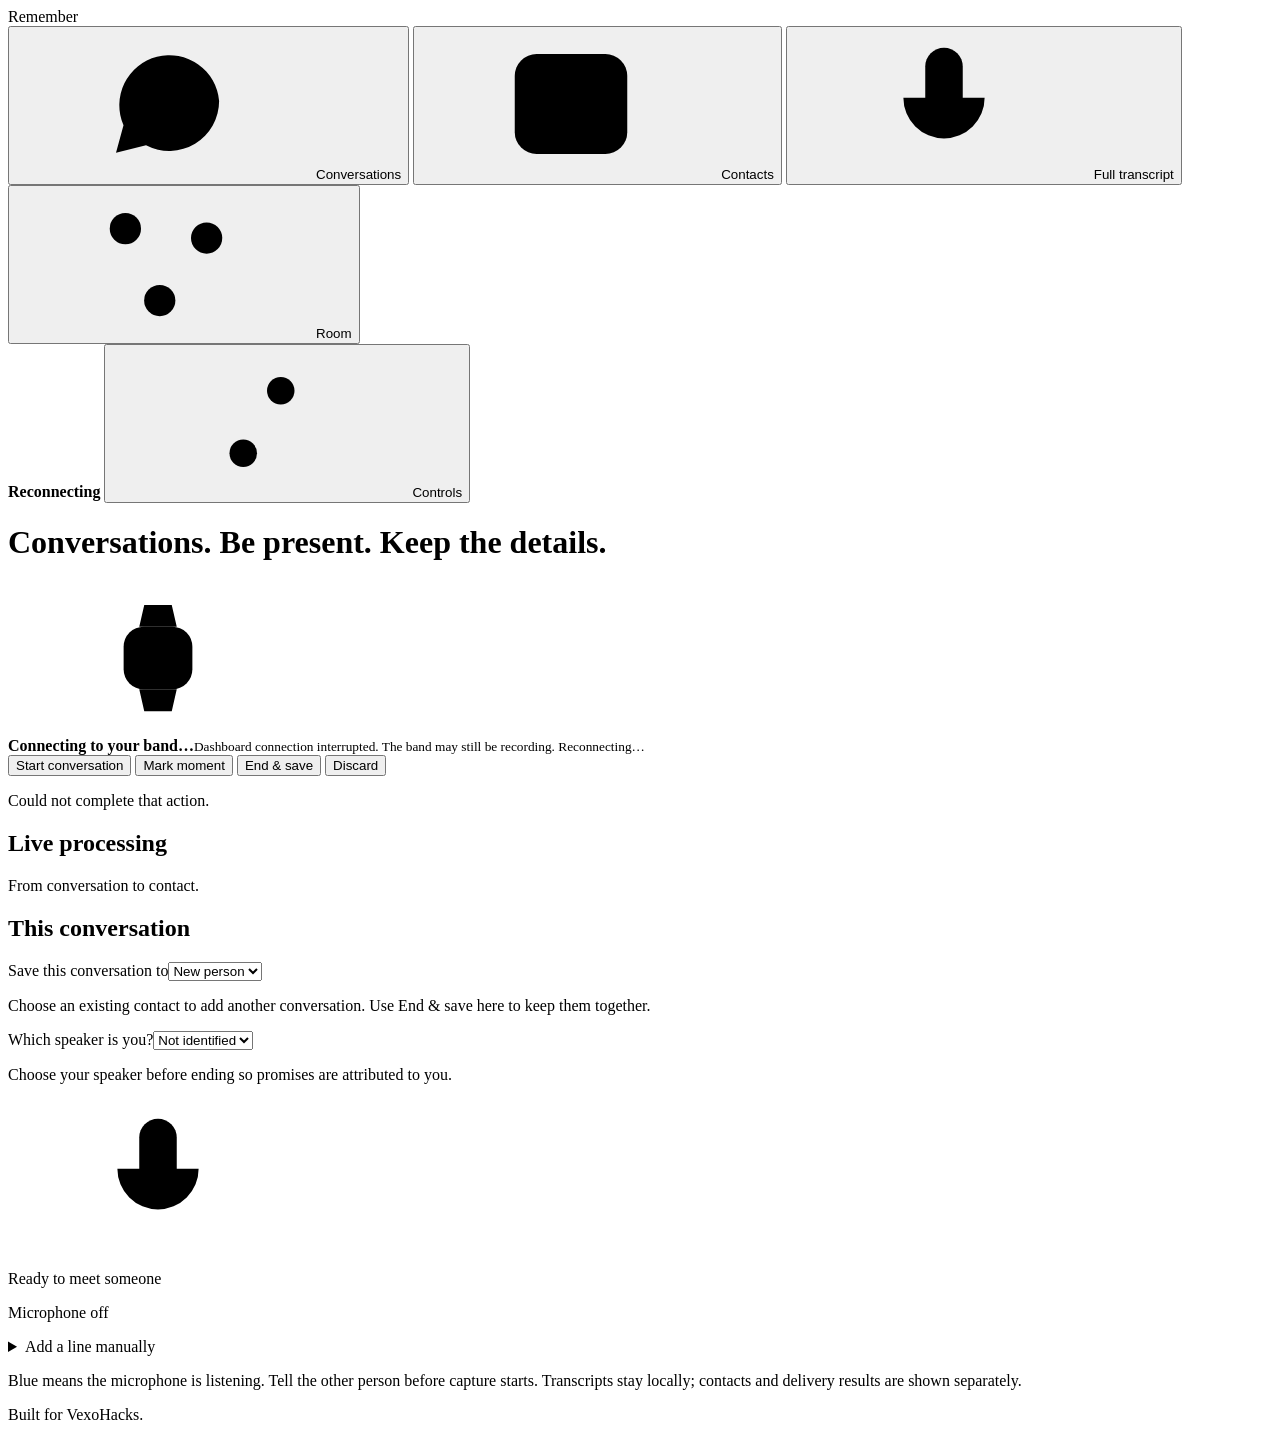
==== remember/static/index.html @ 5b8fac9d "Fix repeated capture audio and clarify dashboard connection health" ====
<!doctype html>
<html lang="en">
<head>
  <meta charset="utf-8">
  <meta name="viewport" content="width=device-width, initial-scale=1">
  <meta name="referrer" content="no-referrer">
  <meta name="description" content="Remember the people you meet, the conversations you share, and what comes next.">
  <title>Remember</title>
  <link rel="stylesheet" href="/static/remember-ui.css">
</head>
<body>
  <svg width="0" height="0" style="position:absolute" aria-hidden="true">
    <defs>
      <symbol id="i-chat" viewBox="0 0 24 24"><path d="M20.5 11.5a8 8 0 0 1-11.7 7.1L4 19.8l1.2-4.4a8 8 0 1 1 15.3-3.9z"/><path d="M8.5 11.5h.01M12 11.5h.01M15.5 11.5h.01"/></symbol>
      <symbol id="i-contacts" viewBox="0 0 24 24"><rect x="3" y="4" width="18" height="16" rx="3.5"/><circle cx="9" cy="10.5" r="2.4"/><path d="M5.6 16.5c.7-1.7 2-2.6 3.4-2.6s2.7.9 3.4 2.6M15 9.5h3M15 13h3"/></symbol>
      <symbol id="i-map" viewBox="0 0 24 24"><circle cx="5.5" cy="6.5" r="2.5"/><circle cx="18.5" cy="8" r="2.5"/><circle cx="11" cy="18" r="2.5"/><path d="M8 6.8l8 .9M6.6 8.8l3.3 6.9M17 10.2l-4.6 5.9"/></symbol>
      <symbol id="i-sliders" viewBox="0 0 24 24"><path d="M4 7h9M17 7h3M4 17h3M11 17h9"/><circle cx="15" cy="7" r="2.2"/><circle cx="9" cy="17" r="2.2"/></symbol>
      <symbol id="i-play" viewBox="0 0 24 24"><path d="M8 5.5v13l10.5-6.5z"/></symbol>
      <symbol id="i-band" viewBox="0 0 24 24"><rect x="6.5" y="7" width="11" height="10" rx="3.2"/><path d="M9 7l.8-3.5h4.4L15 7M9 17l.8 3.5h4.4L15 17"/><circle cx="12" cy="12" r="1.6"/></symbol>
      <symbol id="i-mic" viewBox="0 0 24 24"><rect x="9" y="3" width="6" height="11" rx="3"/><path d="M5.5 11a6.5 6.5 0 0 0 13 0M12 17.5V21M9 21h6"/></symbol>
      <symbol id="i-swap" viewBox="0 0 24 24"><path d="M7.5 4.5L4 8l3.5 3.5M4 8h13M16.5 12.5L20 16l-3.5 3.5M20 16H7"/></symbol>
      <symbol id="i-intro" viewBox="0 0 24 24"><circle cx="9" cy="8.5" r="3.3"/><path d="M3.5 19.5c.8-3.2 3-4.8 5.5-4.8s4.7 1.6 5.5 4.8M18.5 8v6M15.5 11h6"/></symbol>
      <symbol id="i-link" viewBox="0 0 24 24"><path d="M10 13.5a4 4 0 0 0 5.7.4l2.8-2.8a4 4 0 0 0-5.7-5.7l-1.2 1.2M14 10.5a4 4 0 0 0-5.7-.4l-2.8 2.8a4 4 0 0 0 5.7 5.7l1.2-1.2"/></symbol>
      <symbol id="i-phone" viewBox="0 0 24 24"><rect x="6.5" y="2.5" width="11" height="19" rx="3"/><path d="M12 7.5v6M9.5 11L12 13.5 14.5 11M10.5 18.5h3"/></symbol>
      <symbol id="i-camera" viewBox="0 0 24 24"><path d="M4 8.5h3L8.8 6h6.4L17 8.5h3V19H4z"/><circle cx="12" cy="13.5" r="3.2"/></symbol>
      <symbol id="i-check" viewBox="0 0 24 24"><circle cx="12" cy="12" r="9"/><path d="M8 12.3l2.7 2.7L16 9.7"/></symbol>
      <symbol id="i-spark" viewBox="0 0 24 24"><path d="M12 3.5l1.9 5.1 5.1 1.9-5.1 1.9-1.9 5.1-1.9-5.1-5.1-1.9 5.1-1.9zM18.5 16l.8 2.2 2.2.8-2.2.8-.8 2.2-.8-2.2-2.2-.8 2.2-.8z"/></symbol>
      <symbol id="i-trash" viewBox="0 0 24 24"><path d="M4.5 7h15M9.5 7V4.5h5V7M6.5 7l1 13h9l1-13M10 11v5M14 11v5"/></symbol>
      <symbol id="i-expand" viewBox="0 0 24 24"><path d="M4 9V4h5M20 9V4h-5M4 15v5h5M20 15v5h-5"/></symbol>
      <symbol id="i-back" viewBox="0 0 24 24"><path d="M15 5l-7 7 7 7"/></symbol>
      <symbol id="i-linkedin" viewBox="0 0 24 24"><rect x="3" y="3" width="18" height="18" rx="4"/><path d="M8 10.5V17M8 7.4v.1M11.8 17v-6.5M11.8 13.2c0-1.6 1-2.7 2.4-2.7s2.2 1 2.2 2.6V17"/></symbol>
      <symbol id="i-github" viewBox="0 0 24 24"><path d="M9 19.5c-4.2 1.3-4.2-2-6-2.5M15 21.5v-3.4c0-1 .1-1.5-.5-2.1 2.8-.3 5.6-1.4 5.6-6.1a4.7 4.7 0 0 0-1.3-3.3 4.4 4.4 0 0 0-.1-3.3s-1-.3-3.4 1.3a11.7 11.7 0 0 0-6.2 0C6.7 3 5.7 3.3 5.7 3.3a4.4 4.4 0 0 0-.1 3.3 4.7 4.7 0 0 0-1.3 3.3c0 4.6 2.8 5.8 5.6 6.1-.6.6-.6 1.2-.5 2.1v3.4"/></symbol>
      <symbol id="i-x" viewBox="0 0 24 24"><path d="M4.5 4.5l15 15M19.5 4.5l-6.2 6.6M10.7 13.6L4.5 19.5"/></symbol>
      <symbol id="i-globe" viewBox="0 0 24 24"><circle cx="12" cy="12" r="9"/><path d="M3 12h18M12 3c2.4 2.5 3.6 5.5 3.6 9s-1.2 6.5-3.6 9c-2.4-2.5-3.6-5.5-3.6-9S9.6 5.5 12 3z"/></symbol>
      <symbol id="i-mail" viewBox="0 0 24 24"><rect x="3" y="5" width="18" height="14" rx="3"/><path d="M4 7.5l8 5.5 8-5.5"/></symbol>
    </defs>
  </svg>

  <nav class="localnav" aria-label="Remember">
    <div class="ln-inner">
      <span class="ln-title">Remember</span>
      <div class="ln-links" role="tablist" aria-label="Remember views">
        <button id="tab-dashboard" class="tab" role="tab" aria-selected="true" aria-controls="panel-dashboard"><svg class="ic" aria-hidden="true"><use href="#i-chat"/></svg>Conversations</button>
        <button id="tab-contacts" class="tab" role="tab" aria-selected="false" aria-controls="panel-contacts" tabindex="-1"><svg class="ic" aria-hidden="true"><use href="#i-contacts"/></svg>Contacts</button>
        <button id="tab-transcript" class="tab" role="tab" aria-selected="false" aria-controls="panel-transcript" tabindex="-1"><svg class="ic" aria-hidden="true"><use href="#i-mic"/></svg>Full transcript</button>
        <button id="tab-room" class="tab" role="tab" aria-selected="false" aria-controls="panel-room" tabindex="-1"><svg class="ic" aria-hidden="true"><use href="#i-map"/></svg>Room <span id="room-count" hidden></span></button>
      </div>
      <div class="ln-actions">
        <span class="conn" id="connection-pill" role="status"><i></i><b id="connection-text">Connecting</b></span>
        <button class="ln-link" id="tools-open" type="button" aria-haspopup="dialog"><svg class="ic" aria-hidden="true"><use href="#i-sliders"/></svg>Controls</button>
      </div>
    </div>
  </nav>
  <header class="view-head wrap">
    <h1><span id="view-title">Conversations.</span> <span id="view-subtitle" class="gray">Be present. Keep the details.</span></h1>
  </header>
  <main class="wrap">
    <section class="band-bar" aria-label="Live band controls">
      <div id="band-card" class="band">
        <div class="band-icon"><svg class="ic" aria-hidden="true"><use href="#i-band"/></svg></div>
        <div class="band-meta"><b id="status">Connecting to your band…</b><small id="note">Open the paired link printed on your laptop.</small></div>
      </div>
      <div class="actions">
        <button type="button" id="new" class="primary">Start conversation</button>
        <button type="button" id="mark">Mark moment</button>
        <button type="button" id="end">End &amp; save</button>
        <button type="button" id="discard" class="quiet">Discard</button>
      </div>
    </section>
    <p id="error" role="alert" hidden></p>
    <section class="panel progress-panel" aria-labelledby="processing-title">
      <div class="section-head"><h2 id="processing-title">Live processing</h2><p class="meta">From conversation to contact.</p></div>
      <div id="processing-stages" class="processing-grid" aria-live="polite"></div>
    </section>
    <section id="panel-dashboard" role="tabpanel" aria-labelledby="tab-dashboard">
      <div class="live-workspace">
        <aside class="setup" aria-label="Conversation settings">
          <h2>This conversation</h2>
          <div><label for="existing-contact">Save this conversation to</label><select id="existing-contact"><option value="">New person</option></select><p class="meta">Choose an existing contact to add another conversation. Use End &amp; save here to keep them together.</p></div>
          <div><label for="wearer">Which speaker is you?</label><select id="wearer"><option value="">Not identified</option></select><p class="meta">Choose your speaker before ending so promises are attributed to you.</p></div>
        </aside>
        <section class="thread live-thread" aria-label="Live conversation">
          <div class="thread-head"><div class="avatar md" style="--av:#007aff"><svg class="ic" aria-hidden="true"><use href="#i-mic"/></svg></div><div class="th-id"><p id="phase">Ready to meet someone</p><p id="mode" class="meta">Microphone off</p><p id="audio-health" class="meta" aria-live="polite"></p></div></div>
          <div id="transcript" role="log" aria-label="Live speaker-labelled dialogue" aria-live="polite"></div>
          <ul id="moments" aria-label="Marked moments"></ul>
          <details class="typed-input"><summary>Add a line manually</summary>
            <label for="line-speaker">Speaker label (optional)</label><input id="line-speaker" type="text" placeholder="For example, 0">
            <form class="say" id="say-form"><label for="line" class="visually" style="position:absolute;left:-9999px">Dialogue line</label><input id="line" type="text" placeholder="Type a line they said" maxlength="4000"><button type="submit">Add</button></form>
          </details>
        </section>
      </div>
    </section>
    <section id="panel-contacts" role="tabpanel" aria-labelledby="tab-contacts" hidden>
      <div class="contacts-toolbar"><div><h2>People you met <span id="contacts-count" class="gray"></span></h2><p class="meta">Their details, your notes, and what comes next.</p></div><form role="search" id="search-form"><label for="q">Recall a person or a topic</label><input id="q" type="search" placeholder="Maya, drones, Friday…" autocomplete="off"></form></div>
      <div id="cards" class="cards" aria-live="polite"></div>
    </section>
    <section id="panel-transcript" role="tabpanel" aria-labelledby="tab-transcript" hidden>
      <div class="history-toolbar"><div><label for="transcript-conversation">Choose a conversation</label><select id="transcript-conversation"><option value="live">Current conversation</option></select></div><button id="download-transcript" type="button"><svg class="ic" aria-hidden="true"><use href="#i-phone"/></svg> Download transcript (.txt)</button></div>
      <div class="chat">
        <aside id="history-list" class="chat-list" aria-label="Saved conversation history"></aside>
        <section class="thread" aria-label="Selected conversation">
          <div class="thread-head"><div id="history-avatar" class="avatar md">R</div><div class="th-id"><b id="history-title">Current conversation</b><small id="history-subtitle">Speaker-labelled dialogue</small></div></div>
          <p id="history-summary" hidden></p>
          <div id="full-transcript" role="log" aria-label="Full speaker-labelled transcript" aria-live="polite"></div>
        </section>
      </div>
      <p id="transcript-retention" class="meta" style="margin-top:14px">Full transcripts stay in this computer's local history. They are not included in iCloud contacts or notifications.</p>
    </section>
    <section id="panel-room" role="tabpanel" aria-labelledby="tab-room" hidden>
      <div id="room-empty" class="empty"><h2>Your next conversation.</h2><p>Connect this band to a room to see your introductions and suggested connections here.</p><p class="meta">Details are private to the people involved. The shared projector shows only names and connections.</p></div>
      <section id="room-panel" class="panel" hidden aria-labelledby="room-title"><h2 id="room-title">Your room connections</h2><p id="room-status" class="meta" aria-live="polite"></p><div id="room-alerts"></div></section>
    </section>
  </main>
  <footer class="foot wrap"><p>Blue means the microphone is listening. Tell the other person before capture starts. Transcripts stay locally; contacts and delivery results are shown separately.</p><p>Built for VexoHacks.</p></footer>
  <dialog id="tools-dialog" aria-labelledby="tools-title">
    <div class="dialog-head"><h2 id="tools-title">Band &amp; demo controls</h2><button id="tools-close" class="link" type="button">Done</button></div>
    <div class="dialog-body"><p class="meta">Use these controls to exercise the capture flow. Simulate handshake starts a conversation; it does not swap contacts with another band.</p><div class="actions"><button type="button" id="handshake">Simulate handshake</button><button type="button" id="demo">Play offline demo</button></div><p class="meta" style="margin-top:14px">The offline demo uses scripted conversations and does not send contacts or notifications.</p><div class="group-label">Local data</div><div class="actions"><button type="button" id="reset" class="quiet danger">Delete local contacts &amp; conversations</button></div></div>
  </dialog>
  <script>
    const $ = id => document.getElementById(id);
    const token = new URLSearchParams(location.search).get("token") || "";
    const drafts = new Map();
    let eventSource = null, pairingExpired = false;
    let freshId = null, refreshVersion = 0, currentPeople = [], currentStatus = {};
    const knownPeople = new Map();
    function el(tag, className, text) {
      const node = document.createElement(tag);
      if (className) node.className = className;
      if (text != null) node.textContent = text;
      return node;
    }
    function initials(name) {
      return String(name || "?").trim().split(/\s+/).slice(0, 2).map(word => word[0] || "").join("").toUpperCase();
    }
    function avatarColor(name) {
      const hash = Array.from(String(name || "")).reduce((n, ch) => (n * 31 + ch.charCodeAt(0)) >>> 0, 0);
      return ["#687ba1", "#7a68a4", "#b57958", "#4c8a86", "#6b8660"][hash % 5];
    }
    function avatar(name, size = "") {
      const node = el("div", "avatar " + size, initials(name));
      node.style.setProperty("--av", avatarColor(name)); node.setAttribute("aria-hidden", "true"); return node;
    }
    function formatWhen(value) {
      const date = new Date(value);
      return Number.isFinite(date.getTime()) ? date.toLocaleString([], {month:"short", day:"numeric", hour:"numeric", minute:"2-digit"}) : "Saved conversation";
    }
    $("tools-open").addEventListener("click", () => $("tools-dialog").showModal());
    $("tools-close").addEventListener("click", () => $("tools-dialog").close());
    function showError(error) {
      $("error").textContent = error.message || String(error);
      $("error").hidden = false;
    }
    async function request(url, options = {}) {
      options.headers = { ...(options.headers || {}), ...(token ? {Authorization: "Bearer " + token} : {}) };
      const response = await fetch(url, options);
      if (response.status === 401) {
        pairingExpired = true;
        if (eventSource) eventSource.close();
        $("connection-pill").classList.remove("live");
        $("connection-text").textContent = "Pairing required";
        $("note").textContent = "This pairing link is missing or expired. Open the current paired link printed on your laptop.";
        throw new Error($("note").textContent);
      }
      if (!response.ok) {
        let message = response.status === 401 ? "Open the pairing link shown on your laptop to connect this phone." : "Could not complete that action.";
        try { const data = await response.json(); if (typeof data.detail === "string") message = data.detail; } catch (_) {}
        throw new Error(message);
      }
      return response;
    }
    async function action(url, body, method = "POST") {
      $("error").hidden = true;
      const response = await request(url, {method, headers: {"Content-Type": "application/json"}, ...(body ? {body: JSON.stringify(body)} : {})});
      await refresh();
      return response;
    }
    function speakerName(speaker) {
      if (speaker == null) return "Unidentified speaker";
      const label = String(speaker);
      return /^\d+$/.test(label) ? "Speaker " + (Number(label) + 1) : "Speaker " + label;
    }
    let dialogueSignature = "";
    function renderDialogue(status) {
      const turns = status.utterances || (status.transcript ? [{speaker: null, text: status.transcript, final: true}] : []);
      const signature = JSON.stringify([turns, status.wearer_speaker]);
      if (signature === dialogueSignature) return;
      dialogueSignature = signature;
      const container = $("transcript");
      const follow = container.scrollHeight - container.scrollTop - container.clientHeight < 70;
      const oldScroll = container.scrollTop;
      const groups = [];
      for (const turn of turns) {
        if (!turn.text) continue;
        const prior = groups[groups.length - 1];
        if (prior && prior.speaker === turn.speaker && prior.final && turn.final) prior.text += " " + turn.text;
        else groups.push({...turn});
      }
      container.replaceChildren();
      if (!groups.length) container.append(el("p", "meta", "Dialogue will appear here as people speak. Speaker labels are detected automatically; choose which one is you."));
      for (const turn of groups) {
        const mine = turn.speaker != null && status.wearer_speaker != null && String(turn.speaker) === String(status.wearer_speaker);
        const bubble = el("div", "turn" + (mine ? " you" : turn.speaker == null ? " unknown" : "") + (!turn.final ? " interim" : ""));
        if (!mine && turn.speaker != null) {
          const hash = Array.from(String(turn.speaker)).reduce((n, ch) => n * 31 + ch.charCodeAt(0), 0) >>> 0;
          bubble.style.setProperty("--speaker-color", ["#4869a9", "#8b51a3", "#a15b2b", "#247c86"][hash % 4]);
        }
        bubble.append(el("div", "turn-label", mine ? "You · " + speakerName(turn.speaker) : speakerName(turn.speaker)));
        bubble.append(el("p", "turn-text", turn.text));
        if (!turn.final) bubble.append(el("div", "turn-hint", "Transcribing…"));
        container.append(bubble);
      }
      container.scrollTop = follow ? container.scrollHeight : oldScroll;
    }
    const transcriptHistory = new Map();
    function transcriptTurns() {
      const selected = $("transcript-conversation").value;
      if (selected === "live") return currentStatus.utterances || [];
      const conversation = transcriptHistory.get(selected);
      return conversation ? conversation.utterances?.length ? conversation.utterances : conversation.transcript ? [{speaker:null,text:conversation.transcript,final:true,role:"unknown"}] : [] : [];
    }
    function updateTranscriptHistory() {
      const selected = $("transcript-conversation").value;
      transcriptHistory.clear();
      const options = [new Option("Current conversation", "live")];
      for (const person of knownPeople.values()) for (const conversation of person.conversations || []) {
        if (!conversation.transcript && !conversation.utterances?.length) continue;
        const id = String(conversation.id);
        transcriptHistory.set(id, {...conversation, personName: person.name || "Someone you met", personSummary: conversation.summary || person.summary || ""});
        options.push(new Option(person.name + " · " + new Date(conversation.started_at).toLocaleString() + " · #" + id, id));
      }
      $("transcript-conversation").replaceChildren(...options);
      $("transcript-conversation").value = transcriptHistory.has(selected) ? selected : (currentStatus.phase !== "talking" && options.length > 1 ? options[1].value : "live");
      renderFullTranscript();
    }
    $("transcript-conversation").addEventListener("change", renderFullTranscript);
    function turnLabel(turn) {
      return turn.role === "wearer" || (turn.role == null && turn.speaker != null && currentStatus.wearer_speaker != null && String(turn.speaker) === String(currentStatus.wearer_speaker))
        ? "You · " + speakerName(turn.speaker) : speakerName(turn.speaker);
    }
    let lastTranscriptSelection = "";
    function chooseTranscript(id) {
      $("transcript-conversation").value = id;
      renderFullTranscript();
    }
    function renderHistoryList() {
      const selected = $("transcript-conversation").value;
      const entries = [{id:"live",name:"Current conversation",when:"Live",preview:(currentStatus.utterances || []).map(t=>t.text).join(" ") || "Start a conversation to capture dialogue."},
        ...Array.from(transcriptHistory, ([id, c])=>({id,name:c.personName,when:formatWhen(c.started_at),preview:c.personSummary || c.transcript || "Saved dialogue"}))];
      $("history-list").replaceChildren(el("h3", "", "CONVERSATION HISTORY"), ...entries.map(entry=>{
        const button = el("button", "chat-item" + (entry.id === selected ? " active" : "")); button.type="button";
        button.setAttribute("aria-pressed", String(entry.id === selected));
        const content=el("span", "ci-main"), top=el("span", "ci-top");
        top.append(el("b", "", entry.name)); content.append(top,el("span", "ci-prev", entry.when),el("span", "ci-prev", entry.preview));
        button.append(avatar(entry.name,"md"),content); button.addEventListener("click",()=>chooseTranscript(entry.id)); return button;
      }));
    }
    function renderFullTranscript() {
      const selected = $("transcript-conversation").value;
      const conversation = transcriptHistory.get(selected);
      const turns = transcriptTurns();
      const container = $("full-transcript");
      const oldScroll=container.scrollTop, follow=container.scrollHeight-container.clientHeight-oldScroll<60;
      const changed=lastTranscriptSelection!==selected;
      lastTranscriptSelection=selected;
      container.replaceChildren();
      $("history-title").textContent=conversation?.personName || "Current conversation";
      $("history-subtitle").textContent=conversation ? formatWhen(conversation.started_at)+" · Saved locally" : (currentStatus.phase === "talking" ? "Live dialogue · Listening" : "Live dialogue · Microphone off");
      $("history-avatar").textContent=initials(conversation?.personName || "Live");
      $("history-avatar").style.setProperty("--av",avatarColor(conversation?.personName || "Live"));
      $("history-summary").hidden=!conversation?.personSummary;
      $("history-summary").textContent=conversation?.personSummary || "";
      $("download-transcript").disabled = !turns.length;
      if (!turns.length) container.append(el("p", "thread-empty", "Start a conversation to see the full dialogue here."));
      for (const turn of turns) {
        const mine = turnLabel(turn).startsWith("You · ");
        const bubble = el("div", "turn" + (mine ? " you" : turn.speaker == null ? " unknown" : "") + (!turn.final ? " interim" : ""));
        if (!mine && turn.speaker != null) bubble.style.setProperty("--speaker-color",avatarColor(turn.speaker));
        bubble.append(el("div", "turn-label", turnLabel(turn)), el("p", "turn-text", turn.text));
        if (!turn.final) bubble.append(el("div", "turn-hint", "Transcribing…"));
        container.append(bubble);
      }
      container.scrollTop=selected === "live" && (follow || changed) ? container.scrollHeight : changed ? 0 : oldScroll;
      renderHistoryList();
    }
    const views = ["dashboard", "contacts", "transcript", "room"];
    const viewTitles = {
      dashboard:["Conversations.","Be present. Keep the details."],
      contacts:["Contacts.","Remember the person. And the why."],
      transcript:["Full transcript.","Every conversation, kept like messages."],
      room:["The room.","Your next conversation starts here."]
    };
    function selectView(view) {
      if (!views.includes(view)) return;
      for (const name of views) {
        const selected = name === view;
        $("tab-" + name).setAttribute("aria-selected", String(selected));
        $("tab-" + name).tabIndex = selected ? 0 : -1;
        $("panel-" + name).hidden = !selected;
      }
      $("view-title").textContent=viewTitles[view][0]; $("view-subtitle").textContent=viewTitles[view][1];
      if (view === "transcript") renderFullTranscript();
    }
    for (const name of views) {
      $("tab-" + name).addEventListener("click", () => selectView(name));
      $("tab-" + name).addEventListener("keydown", event => {
        if (!["ArrowLeft", "ArrowRight", "Home", "End"].includes(event.key)) return;
        event.preventDefault();
        const index=views.indexOf(name), delta=event.key === "ArrowLeft" ? -1 : 1;
        const next=event.key === "Home" ? views[0] : event.key === "End" ? views[views.length-1] : views[(index+delta+views.length)%views.length];
        selectView(next); $("tab-" + next).focus();
      });
    }
    $("download-transcript").addEventListener("click", () => {
      const text = transcriptTurns().map(turn => turnLabel(turn) + (turn.final ? "" : " [in progress]") + ":\n" + turn.text).join("\n\n");
      const url = URL.createObjectURL(new Blob([text], {type:"text/plain;charset=utf-8"}));
      const link = el("a", ""); link.href = url; link.download = "remember-transcript.txt";
      document.body.append(link); link.click(); link.remove(); setTimeout(() => URL.revokeObjectURL(url), 1000);
    });
    function processingBlock(title, result = {}) {
      const state = result.status || "waiting";
      const labels = {waiting:"Waiting", pending:"Queued", active:"In progress", done:"Complete", saved:"Saved", sent:"Sent", error:"Failed", skipped:"Skipped", disabled:"Disabled", not_configured:"Not configured"};
      const block = el("div", "processing-block " + state);
      block.append(el("h3", "", title), el("p", "", labels[state] || state));
      if (result.detail || result.error) block.append(el("p", "meta", result.error || result.detail));
      return block;
    }
    function renderProcessing(status) {
      const stages = [["capture", "1 · Capture dialogue"], ["transcription", "2 · Finish transcription"], ["extraction", "3 · Extract contact details"], ["save", "4 · Save locally"]];
      $("processing-stages").replaceChildren(...stages.map(([id,title]) => processingBlock(title, (status.pipeline || {})[id])));
      const person = knownPeople.get(status.pipeline?.save?.person_id);
      for (const [id,title] of [["social","5 · Find LinkedIn"],["icloud","6 · Sync iCloud"],["ntfy","7 · Notify phone"]]) {
        $("processing-stages").append(processingBlock(title, person?.delivery?.[id]));
      }
    }
    function renderAudioHealth(status) {
      const audio = status.audio_health || {};
      let message = "";
      if (status.mic_on) {
        const now = Date.now() / 1000;
        if (!audio.packets) message = "Waiting for audio from the band…";
        else if (now - audio.last_packet_at > 5) message = "Audio stream paused. Waiting for the band…";
        else if (!audio.decoded_bytes) message = "Audio packets arrived, but decoding has not produced sound.";
        else if (!audio.last_transcript_at) message = "Audio is arriving · waiting for recognized speech…";
        else message = "Audio is arriving · last words " + Math.max(0, Math.floor(now - audio.last_transcript_at)) + "s ago";
      }
      if ($("audio-health").textContent !== message) $("audio-health").textContent = message;
    }
    setInterval(() => renderAudioHealth(currentStatus), 1000);
    function renderStatus(status) {
      if (!status) return;
      if (status.phase === "talking" && currentStatus.phase !== "talking") $("transcript-conversation").value = "live";
      currentStatus = status;
      const phases = {idle: "Ready to meet someone", talking: "In a conversation", processing: "Preparing contact…", error: "Something needs attention"};
      $("status").textContent = (status.band || "No band connected") + " · " + (phases[status.phase] || status.phase);
      $("band-card").classList.toggle("listening", Boolean(status.mic_on));
      $("note").textContent = status.note || "Start or double-tap when you're ready. End to prepare a contact.";
      $("phase").textContent = phases[status.phase] || status.phase;
      $("mode").textContent = status.mic_on ? "Live microphone · listening" : (status.extractor === "built-in" || status.sim ? "Offline / simulated capture" : "Microphone off");
      renderAudioHealth(status);
      renderProcessing(status);
      const room = status.room || {};
      $("room-panel").hidden = !room.status || room.status === "disabled";
      $("room-empty").hidden = !$("room-panel").hidden;
      $("room-count").hidden = !(room.alerts || []).length;
      $("room-count").textContent = (room.alerts || []).length;
      $("room-status").textContent = (room.detail || "") + (room.queued ? " · " + room.queued + " encounter(s) queued" : "");
      $("room-alerts").replaceChildren(...(room.alerts || []).map(alert => {
        const item = el("div", "processing-block");
        item.append(el("h3", "", (alert.kind === "intro" ? "Introduction: " : "Suggested connection: ") + (alert.other?.name || "Someone in the room")), el("p", "", alert.reason || ""));
        return item;
      }));
      renderDialogue(status);
      renderFullTranscript();
      $("moments").replaceChildren(...(status.moments || []).filter(Boolean).map(m => el("li", "", m)));
      const selected = status.wearer_speaker == null ? "" : String(status.wearer_speaker);
      const labels = (status.speakers || []).map(s => String(typeof s === "object" ? (s.label ?? s.id) : s));
      if (selected && !labels.includes(selected)) labels.push(selected);
      $("wearer").replaceChildren(new Option("Not identified", ""), ...labels.map(s => new Option(speakerName(s), s)));
      $("wearer").value = selected;
      const busy = status.phase === "processing";
      $("new").disabled = busy || status.phase === "talking";
      $("handshake").disabled = busy || status.phase === "talking";
      $("end").disabled = busy || status.phase !== "talking";
      $("discard").disabled = busy || status.phase !== "talking";
      $("mark").disabled = busy || status.phase !== "talking";
      $("wearer").disabled = busy;
      $("existing-contact").disabled = busy;
    }
    const fields = [["name", "Name"], ["company", "Company"], ["role", "Role"], ["email", "Email"], ["phone", "Phone"], ["social_url", "Social profile URL"], ["summary", "Conversation notes"]];
    function renderCards(people) {
      currentPeople = people;
      $("contacts-count").textContent = "("+people.length+")";
      people.forEach(person => knownPeople.set(person.id, person));
      updateTranscriptHistory();
      renderProcessing(currentStatus);
      const selectedContact = $("existing-contact").value;
      $("existing-contact").replaceChildren(new Option("New person", ""), ...Array.from(knownPeople.values()).map(person => new Option((person.name || "Someone you met") + " · #" + person.id, String(person.id))));
      $("existing-contact").value = knownPeople.has(Number(selectedContact)) ? selectedContact : "";
      $("cards").replaceChildren();
      if (!people.length) {
        $("cards").append(el("p", "empty", $("q").value ? "No matching contacts." : "Start a conversation or play the offline demo. Your contacts will appear here."));
        return;
      }
      people.forEach(person => {
        const card = el("article", "card" + (person.id === freshId ? " is-new" : ""));
        const cardTop=el("div","card-top"), identity=el("div","card-id");
        identity.append(el("h3", "", person.name || "Someone you met"),el("p", "meta", [person.role, person.company].filter(Boolean).join(" · ") || "Contact details need review"));
        cardTop.append(avatar(person.name),identity); card.append(cardTop);
        card.append(el("span", "badge", person.reviewed ? "Reviewed" : "Captured · editable"));
        const delivery = person.delivery || {};
        const deliveryPanel = el("div", "delivery");
        deliveryPanel.setAttribute("aria-live", "polite");
        const deliveryStages = el("div", "processing-grid");
        for (const [channel, title] of [["social", "5 · Find LinkedIn"], ["icloud", "6 · Sync iCloud"], ["ntfy", "7 · Notify phone"]]) {
          const result = delivery[channel] || {};
          deliveryStages.append(processingBlock(title, result));
        }
        deliveryPanel.append(deliveryStages);
        if (Number.isFinite(delivery.elapsed_seconds)) deliveryPanel.append(el("p", "meta", "Delivery processing: " + delivery.elapsed_seconds.toFixed(1) + " seconds"));
        deliveryPanel.append(el("p", "meta", "Phone sync depends on iCloud and your notification setup. Offline demos do not sync contacts."));
        card.append(deliveryPanel);
        if (person.social_url) {
          try {
            const url = new URL(person.social_url);
            if (["https:", "http:"].includes(url.protocol)) {
              const social = el("a", "social", "View LinkedIn profile");
              social.href = url.href; social.target = "_blank"; social.rel = "noopener noreferrer"; card.append(social);
            }
          } catch (_) {}
        }
        if (person.summary) card.append(el("p", "summary", person.summary));
        if (person.email || person.phone) card.append(el("p", "meta", [person.email, person.phone].filter(Boolean).join(" · ")));
        if (person.working_on) card.append(el("p", "working", "Working on " + person.working_on));
        if ((person.promises || []).length) {
          card.append(el("p", "meta", "Your captured promises — check these before importing"));
          const list = el("ul", "promises");
          person.promises.forEach(p => list.append(el("li", "", p.what + (p.by_when ? " · " + p.by_when : ""))));
          card.append(list);
        }
        if ((person.key_moments || []).length) card.append(el("p", "moments", person.key_moments.join(" · ")));
        const details = el("details", "");
        details.open = drafts.has(person.id);
        details.append(el("summary", "", "Edit / review contact"));
        const form = el("form", "editor");
        const draft = drafts.get(person.id) || {};
        const inputs = {};
        fields.forEach(([key, label]) => {
          const id = "person-" + person.id + "-" + key;
          const lab = el("label", "", label); lab.htmlFor = id;
          const input = el(key === "summary" ? "textarea" : "input", "");
          input.id = id; input.name = key;
          if (key !== "summary") input.type = key === "email" ? "email" : key === "phone" ? "tel" : key === "social_url" ? "url" : "text";
          input.value = draft[key] ?? person[key] ?? "";
          input.addEventListener("input", () => {
            drafts.set(person.id, {...(drafts.get(person.id) || {}), [key]: input.value});
          });
          inputs[key] = input; form.append(lab, input);
        });
        const promisesLabel = el("label", "", "Promises (one per line; remove any that are not yours)");
        const promiseInput = el("textarea", "");
        promiseInput.id = "person-" + person.id + "-promises"; promisesLabel.htmlFor = promiseInput.id;
        promiseInput.value = draft.promiseText ?? (person.promises || []).map(p => p.what + (p.by_when ? " — " + p.by_when : "")).join("\n");
        promiseInput.addEventListener("input", () => drafts.set(person.id, {...(drafts.get(person.id) || {}), promiseText: promiseInput.value}));
        form.append(promisesLabel, promiseInput);
        const buttons = el("div", "actions");
        const save = el("button", "primary", "Save changes & mark reviewed"); save.type = "submit";
        buttons.append(save); form.append(buttons);
        form.addEventListener("submit", async event => {
          event.preventDefault(); save.disabled = true;
          try {
            const body = Object.fromEntries(fields.map(([key]) => [key, inputs[key].value.trim()]));
            body.promises = promiseInput.value.split("\n").filter(x => x.trim()).map(x => {
              const existing = (person.promises || []).find(p => p.what + (p.by_when ? " — " + p.by_when : "") === x.trim());
              return existing ? {what: existing.what, by_when: existing.by_when || ""} : {what: x.trim(), by_when: ""};
            });
            body.reviewed = true;
            await request("/api/people/" + person.id, {method: "PATCH", headers: {"Content-Type": "application/json"}, body: JSON.stringify(body)});
            drafts.delete(person.id); $("error").hidden = true; await refresh();
          } catch (error) { showError(error); save.disabled = false; }
        });
        details.append(form); card.append(details);
        const download = el("button", "primary", "Download contact (.vcf)");
        download.type = "button";
        download.style.marginTop = "14px";
        download.addEventListener("click", async () => {
          download.disabled = true;
          try {
            const response = await request("/api/people/" + person.id + "/contact.vcf");
            const blob = await response.blob();
            const url = URL.createObjectURL(blob);
            const link = el("a", ""); link.href = url; link.download = (person.name || "contact").replace(/[^a-zA-Z0-9 _-]/g, "") + ".vcf";
            document.body.append(link); link.click(); link.remove(); setTimeout(() => URL.revokeObjectURL(url), 60000);
          } catch (error) { showError(error); }
          finally { download.disabled = false; }
        });
        const recordings=(person.conversations || []).filter(c=>c.transcript || c.utterances?.length);
        if(recordings.length) {
          const historyButton=el("button","link","View conversation" + (recordings.length>1 ? "s ("+recordings.length+")" : ""));
          historyButton.type="button"; historyButton.addEventListener("click",()=>{chooseTranscript(String(recordings[0].id));selectView("transcript");}); card.append(historyButton);
        }
        card.append(download, el("p", "meta", "Manual fallback: open the file and choose Add to Contacts. Review details whenever you need to."));
        $("cards").append(card);
      });
    }
    async function refresh() {
      const version = ++refreshVersion;
      try {
        const data = await (await request("/api/state?q=" + encodeURIComponent($("q").value))).json();
        if (version !== refreshVersion) return;
        renderStatus(data.status); renderCards(data.people || []);
      } catch (error) { showError(error); }
    }
    function connect() {
      const source = eventSource = new EventSource("/api/events" + (token ? "?token=" + encodeURIComponent(token) : ""));
      source.onopen = () => { if (pairingExpired) { source.close(); return; } $("connection-pill").classList.add("live"); $("connection-text").textContent="Live"; refresh(); };
      source.onmessage = event => {
        try {
          const message = JSON.parse(event.data);
          if (message.status) renderStatus(message.status);
          if (message.type === "card" || message.type === "delivery") { freshId = message.person && message.person.id; refresh(); }
          if (message.type === "reset") { freshId = null; drafts.clear(); knownPeople.clear(); refresh(); }
        } catch (error) { showError(error); }
      };
      source.onerror = () => {
        if (pairingExpired) return;
        $("connection-pill").classList.remove("live");
        $("connection-text").textContent="Reconnecting";
        $("note").textContent = "Dashboard connection interrupted. The band may still be recording. Reconnecting…";
        refresh(); // Distinguish an expired pairing link from a temporary stream interruption.
      };
    }
    for (const [id, url] of [["new", "/api/start"], ["mark", "/api/mark"], ["handshake", "/api/handshake"], ["demo", "/api/demo"]]) {
      $(id).addEventListener("click", () => action(url).catch(showError));
    }
    $("end").addEventListener("click", async () => {
      const personId = $("existing-contact").value;
      try {
        await action("/api/end", {person_id: personId ? Number(personId) : null});
        $("existing-contact").value = "";
      } catch (error) { showError(error); }
    });
    $("discard").addEventListener("click", () => action("/api/discard").catch(showError));
    $("reset").addEventListener("click", () => {
      if (confirm("Delete all saved contacts and conversations?")) action("/api/reset").catch(showError);
    });
    $("wearer").addEventListener("change", () => action("/api/wearer", {speaker: $("wearer").value}).catch(showError));
    $("search-form").addEventListener("submit", event => { event.preventDefault(); refresh(); });
    $("q").addEventListener("input", refresh);
    $("say-form").addEventListener("submit", async event => {
      event.preventDefault();
      try {
        await action("/api/say", {text: $("line").value, speaker: $("line-speaker").value || null});
        $("line").value = "";
      } catch (error) { showError(error); }
    });
    connect(); refresh();
  </script>
</body>
</html>
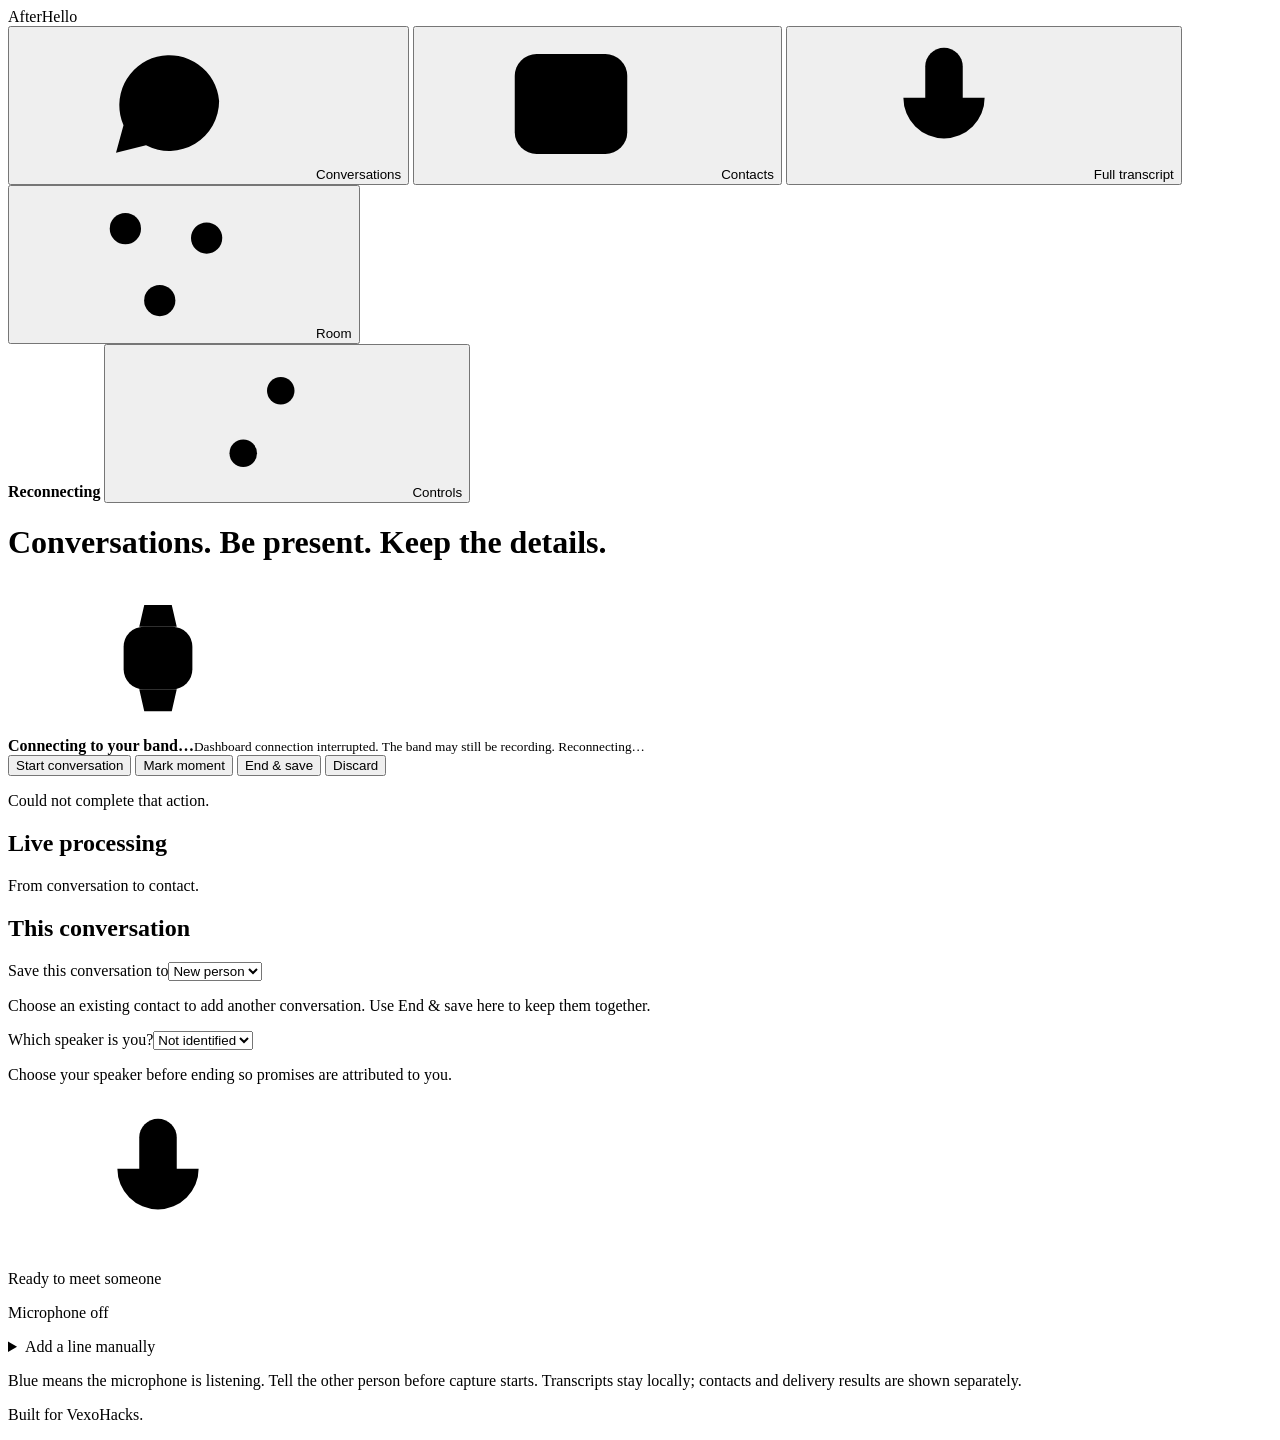
==== commit 738cf263: "Rename user-facing app branding to AfterHello" ====
--- a/remember/static/index.html
+++ b/remember/static/index.html
@@ -5,7 +5,7 @@
   <meta name="viewport" content="width=device-width, initial-scale=1">
   <meta name="referrer" content="no-referrer">
   <meta name="description" content="Remember the people you meet, the conversations you share, and what comes next.">
-  <title>Remember</title>
+  <title>AfterHello</title>
   <link rel="stylesheet" href="/static/remember-ui.css">
 </head>
 <body>
@@ -36,10 +36,10 @@
     </defs>
   </svg>
 
-  <nav class="localnav" aria-label="Remember">
+  <nav class="localnav" aria-label="AfterHello">
     <div class="ln-inner">
-      <span class="ln-title">Remember</span>
-      <div class="ln-links" role="tablist" aria-label="Remember views">
+      <span class="ln-title">AfterHello</span>
+      <div class="ln-links" role="tablist" aria-label="AfterHello views">
         <button id="tab-dashboard" class="tab" role="tab" aria-selected="true" aria-controls="panel-dashboard"><svg class="ic" aria-hidden="true"><use href="#i-chat"/></svg>Conversations</button>
         <button id="tab-contacts" class="tab" role="tab" aria-selected="false" aria-controls="panel-contacts" tabindex="-1"><svg class="ic" aria-hidden="true"><use href="#i-contacts"/></svg>Contacts</button>
         <button id="tab-transcript" class="tab" role="tab" aria-selected="false" aria-controls="panel-transcript" tabindex="-1"><svg class="ic" aria-hidden="true"><use href="#i-mic"/></svg>Full transcript</button>
@@ -68,6 +68,7 @@
       </div>
     </section>
     <p id="error" role="alert" hidden></p>
+    <section id="conversation-completion" class="completion-banner" role="status" aria-live="polite" hidden><div><strong id="completion-title"></strong><p id="completion-detail"></p></div><span id="completion-icon" aria-hidden="true"></span></section>
     <section class="panel progress-panel" aria-labelledby="processing-title">
       <div class="section-head"><h2 id="processing-title">Live processing</h2><p class="meta">From conversation to contact.</p></div>
       <div id="processing-stages" class="processing-grid" aria-live="polite"></div>
@@ -136,9 +137,28 @@
       const hash = Array.from(String(name || "")).reduce((n, ch) => (n * 31 + ch.charCodeAt(0)) >>> 0, 0);
       return ["#687ba1", "#7a68a4", "#b57958", "#4c8a86", "#6b8660"][hash % 5];
     }
-    function avatar(name, size = "") {
-      const node = el("div", "avatar " + size, initials(name));
-      node.style.setProperty("--av", avatarColor(name)); node.setAttribute("aria-hidden", "true"); return node;
+    function profilePhotoUrl(value) {
+      try {
+        const url = new URL(value);
+        return url.protocol === "https:" && url.hostname.endsWith(".licdn.com") && !url.username && !url.password && (!url.port || url.port === "443") ? url.href : "";
+      } catch (_) { return ""; }
+    }
+    function setAvatar(node, name, photoUrl) {
+      const safePhoto = profilePhotoUrl(photoUrl);
+      const signature = JSON.stringify([name, safePhoto]);
+      if (node.dataset.avatar === signature) return;
+      node.dataset.avatar = signature;
+      node.replaceChildren(el("span", "avatar-initials", initials(name)));
+      node.style.setProperty("--av", avatarColor(name));
+      if (safePhoto) {
+        const image = el("img", ""); image.alt = ""; image.loading = "lazy"; image.decoding = "async"; image.referrerPolicy = "no-referrer";
+        image.addEventListener("error", () => image.remove(), {once:true});
+        image.src = safePhoto; node.append(image);
+      }
+    }
+    function avatar(name, size = "", photoUrl = "") {
+      const node = el("div", "avatar " + size);
+      setAvatar(node, name, photoUrl); node.setAttribute("aria-hidden", "true"); return node;
     }
     function formatWhen(value) {
       const date = new Date(value);
@@ -182,7 +202,8 @@
     let dialogueSignature = "";
     function renderDialogue(status) {
       const turns = status.utterances || (status.transcript ? [{speaker: null, text: status.transcript, final: true}] : []);
-      const signature = JSON.stringify([turns, status.wearer_speaker]);
+      if (status.phase === "processing" && !turns.length) return;
+      const signature = JSON.stringify([turns, status.wearer_speaker, status.saved_dialogue]);
       if (signature === dialogueSignature) return;
       dialogueSignature = signature;
       const container = $("transcript");
@@ -192,13 +213,13 @@
       for (const turn of turns) {
         if (!turn.text) continue;
         const prior = groups[groups.length - 1];
-        if (prior && prior.speaker === turn.speaker && prior.final && turn.final) prior.text += " " + turn.text;
+        if (prior && prior.speaker === turn.speaker && prior.role === turn.role && prior.final && turn.final) prior.text += " " + turn.text;
         else groups.push({...turn});
       }
       container.replaceChildren();
-      if (!groups.length) container.append(el("p", "meta", "Dialogue will appear here as people speak. Speaker labels are detected automatically; choose which one is you."));
+      if (!groups.length) container.append(el("p", "meta", status.saved_dialogue ? "The transcript was not retained for this conversation." : "Dialogue will appear here as people speak. Speaker labels are detected automatically; choose which one is you."));
       for (const turn of groups) {
-        const mine = turn.speaker != null && status.wearer_speaker != null && String(turn.speaker) === String(status.wearer_speaker);
+        const mine = turn.role === "wearer" || (turn.role == null && turn.speaker != null && status.wearer_speaker != null && String(turn.speaker) === String(status.wearer_speaker));
         const bubble = el("div", "turn" + (mine ? " you" : turn.speaker == null ? " unknown" : "") + (!turn.final ? " interim" : ""));
         if (!mine && turn.speaker != null) {
           const hash = Array.from(String(turn.speaker)).reduce((n, ch) => n * 31 + ch.charCodeAt(0), 0) >>> 0;
@@ -225,7 +246,7 @@
       for (const person of knownPeople.values()) for (const conversation of person.conversations || []) {
         if (!conversation.transcript && !conversation.utterances?.length) continue;
         const id = String(conversation.id);
-        transcriptHistory.set(id, {...conversation, personName: person.name || "Someone you met", personSummary: conversation.summary || person.summary || ""});
+        transcriptHistory.set(id, {...conversation, personName: person.name || "Someone you met", personSummary: conversation.summary || person.summary || "", personPhoto: person.photo_url || ""});
         options.push(new Option(person.name + " · " + new Date(conversation.started_at).toLocaleString() + " · #" + id, id));
       }
       $("transcript-conversation").replaceChildren(...options);
@@ -245,13 +266,13 @@
     function renderHistoryList() {
       const selected = $("transcript-conversation").value;
       const entries = [{id:"live",name:"Current conversation",when:"Live",preview:(currentStatus.utterances || []).map(t=>t.text).join(" ") || "Start a conversation to capture dialogue."},
-        ...Array.from(transcriptHistory, ([id, c])=>({id,name:c.personName,when:formatWhen(c.started_at),preview:c.personSummary || c.transcript || "Saved dialogue"}))];
+        ...Array.from(transcriptHistory, ([id, c])=>({id,name:c.personName,when:formatWhen(c.started_at),preview:c.personSummary || c.transcript || "Saved dialogue",photo:c.personPhoto}))];
       $("history-list").replaceChildren(el("h3", "", "CONVERSATION HISTORY"), ...entries.map(entry=>{
         const button = el("button", "chat-item" + (entry.id === selected ? " active" : "")); button.type="button";
         button.setAttribute("aria-pressed", String(entry.id === selected));
         const content=el("span", "ci-main"), top=el("span", "ci-top");
         top.append(el("b", "", entry.name)); content.append(top,el("span", "ci-prev", entry.when),el("span", "ci-prev", entry.preview));
-        button.append(avatar(entry.name,"md"),content); button.addEventListener("click",()=>chooseTranscript(entry.id)); return button;
+        button.append(avatar(entry.name,"md",entry.photo),content); button.addEventListener("click",()=>chooseTranscript(entry.id)); return button;
       }));
     }
     function renderFullTranscript() {
@@ -265,8 +286,7 @@
       container.replaceChildren();
       $("history-title").textContent=conversation?.personName || "Current conversation";
       $("history-subtitle").textContent=conversation ? formatWhen(conversation.started_at)+" · Saved locally" : (currentStatus.phase === "talking" ? "Live dialogue · Listening" : "Live dialogue · Microphone off");
-      $("history-avatar").textContent=initials(conversation?.personName || "Live");
-      $("history-avatar").style.setProperty("--av",avatarColor(conversation?.personName || "Live"));
+      setAvatar($("history-avatar"), conversation?.personName || "Live", conversation?.personPhoto);
       $("history-summary").hidden=!conversation?.personSummary;
       $("history-summary").textContent=conversation?.personSummary || "";
       $("download-transcript").disabled = !turns.length;
@@ -313,7 +333,7 @@
     $("download-transcript").addEventListener("click", () => {
       const text = transcriptTurns().map(turn => turnLabel(turn) + (turn.final ? "" : " [in progress]") + ":\n" + turn.text).join("\n\n");
       const url = URL.createObjectURL(new Blob([text], {type:"text/plain;charset=utf-8"}));
-      const link = el("a", ""); link.href = url; link.download = "remember-transcript.txt";
+      const link = el("a", ""); link.href = url; link.download = "afterhello-transcript.txt";
       document.body.append(link); link.click(); link.remove(); setTimeout(() => URL.revokeObjectURL(url), 1000);
     });
     function processingBlock(title, result = {}) {
@@ -331,6 +351,46 @@
       for (const [id,title] of [["social","5 · Find LinkedIn"],["icloud","6 · Sync iCloud"],["ntfy","7 · Notify phone"]]) {
         $("processing-stages").append(processingBlock(title, person?.delivery?.[id]));
       }
+    }
+    function conversationLifecycle(status) {
+      // Only the current capture's save id can finish its lifecycle. An older
+      // delivery event must never replace a newer conversation's live state.
+      const pipeline = status.pipeline || {};
+      if (status.phase !== "idle" || pipeline.save?.status !== "done" || pipeline.save?.person_id == null) return null;
+      const person = knownPeople.get(pipeline.save.person_id);
+      const results = ["capture", "transcription", "extraction", "save"].map(key => pipeline[key] || {});
+      results.push(...["social", "icloud", "ntfy"].map(key => person?.delivery?.[key] || {}));
+      const failures = results.filter(result => ["error", "failed"].includes(result.status));
+      const terminal = new Set(["done", "saved", "sent", "skipped", "disabled", "not_configured"]);
+      const completed = results.every(result => terminal.has(result.status));
+      const state = failures.length ? "attention" : completed ? "finished" : "finishing";
+      return {state, person, failures};
+    }
+    function renderLifecycle(status) {
+      const lifecycle = conversationLifecycle(status);
+      const phases = {idle:"Ready to meet someone",talking:"In a conversation",processing:"Preparing contact…",error:"Something needs attention"};
+      let title = phases[status.phase] || status.phase || "Connecting";
+      $("conversation-completion").hidden = !lifecycle;
+      $("new").textContent = lifecycle ? "Start new conversation" : "Start conversation";
+      if (lifecycle) {
+        const titles = {finished:"Conversation finished",finishing:"Finishing your conversation…",attention:"Saved · needs attention"};
+        title = titles[lifecycle.state];
+        const detail = lifecycle.state === "finished" ? "Your contact and dialogue are saved locally. Each step's result is shown below. You can start a new conversation."
+          : lifecycle.state === "attention" ? "Your contact is saved locally, but a processing or delivery step failed. Check the highlighted result below."
+          : "Microphone off. Your contact is saved locally while the remaining steps finish.";
+        $("conversation-completion").className = "completion-banner " + lifecycle.state;
+        $("completion-title").textContent = title; $("completion-detail").textContent = detail;
+        $("completion-icon").textContent = lifecycle.state === "finished" ? "✓" : lifecycle.state === "attention" ? "!" : "…";
+        $("mode").textContent = "Microphone off · Saved conversation";
+        if (!pairingExpired) $("note").textContent = lifecycle.state === "finished" ? "Saved locally. Start a new conversation whenever you're ready." : lifecycle.state === "attention" ? "Saved locally. Review the failed step below; your conversation is retained." : "Microphone off. Finishing profile lookup and delivery.";
+        const conversation = lifecycle.person?.conversations?.[0];
+        if (conversation) {
+          const turns = conversation.utterances?.length ? conversation.utterances : conversation.transcript ? [{speaker:null,text:conversation.transcript,final:true,role:"unknown"}] : [];
+          renderDialogue({utterances:turns,wearer_speaker:null,saved_dialogue:true});
+        }
+      } else renderDialogue(status);
+      $("status").textContent = (status.band || "No band connected") + " · " + title;
+      $("phase").textContent = title;
     }
     function renderAudioHealth(status) {
       const audio = status.audio_health || {};
@@ -369,7 +429,7 @@
         item.append(el("h3", "", (alert.kind === "intro" ? "Introduction: " : "Suggested connection: ") + (alert.other?.name || "Someone in the room")), el("p", "", alert.reason || ""));
         return item;
       }));
-      renderDialogue(status);
+      renderLifecycle(status);
       renderFullTranscript();
       $("moments").replaceChildren(...(status.moments || []).filter(Boolean).map(m => el("li", "", m)));
       const selected = status.wearer_speaker == null ? "" : String(status.wearer_speaker);
@@ -393,6 +453,7 @@
       people.forEach(person => knownPeople.set(person.id, person));
       updateTranscriptHistory();
       renderProcessing(currentStatus);
+      renderLifecycle(currentStatus);
       const selectedContact = $("existing-contact").value;
       $("existing-contact").replaceChildren(new Option("New person", ""), ...Array.from(knownPeople.values()).map(person => new Option((person.name || "Someone you met") + " · #" + person.id, String(person.id))));
       $("existing-contact").value = knownPeople.has(Number(selectedContact)) ? selectedContact : "";
@@ -405,7 +466,7 @@
         const card = el("article", "card" + (person.id === freshId ? " is-new" : ""));
         const cardTop=el("div","card-top"), identity=el("div","card-id");
         identity.append(el("h3", "", person.name || "Someone you met"),el("p", "meta", [person.role, person.company].filter(Boolean).join(" · ") || "Contact details need review"));
-        cardTop.append(avatar(person.name),identity); card.append(cardTop);
+        cardTop.append(avatar(person.name,"",person.photo_url),identity); card.append(cardTop);
         card.append(el("span", "badge", person.reviewed ? "Reviewed" : "Captured · editable"));
         const delivery = person.delivery || {};
         const deliveryPanel = el("div", "delivery");
@@ -516,6 +577,7 @@
       source.onmessage = event => {
         try {
           const message = JSON.parse(event.data);
+          if ((message.type === "card" || message.type === "delivery") && message.person) knownPeople.set(message.person.id, message.person);
           if (message.status) renderStatus(message.status);
           if (message.type === "card" || message.type === "delivery") { freshId = message.person && message.person.id; refresh(); }
           if (message.type === "reset") { freshId = null; drafts.clear(); knownPeople.clear(); refresh(); }
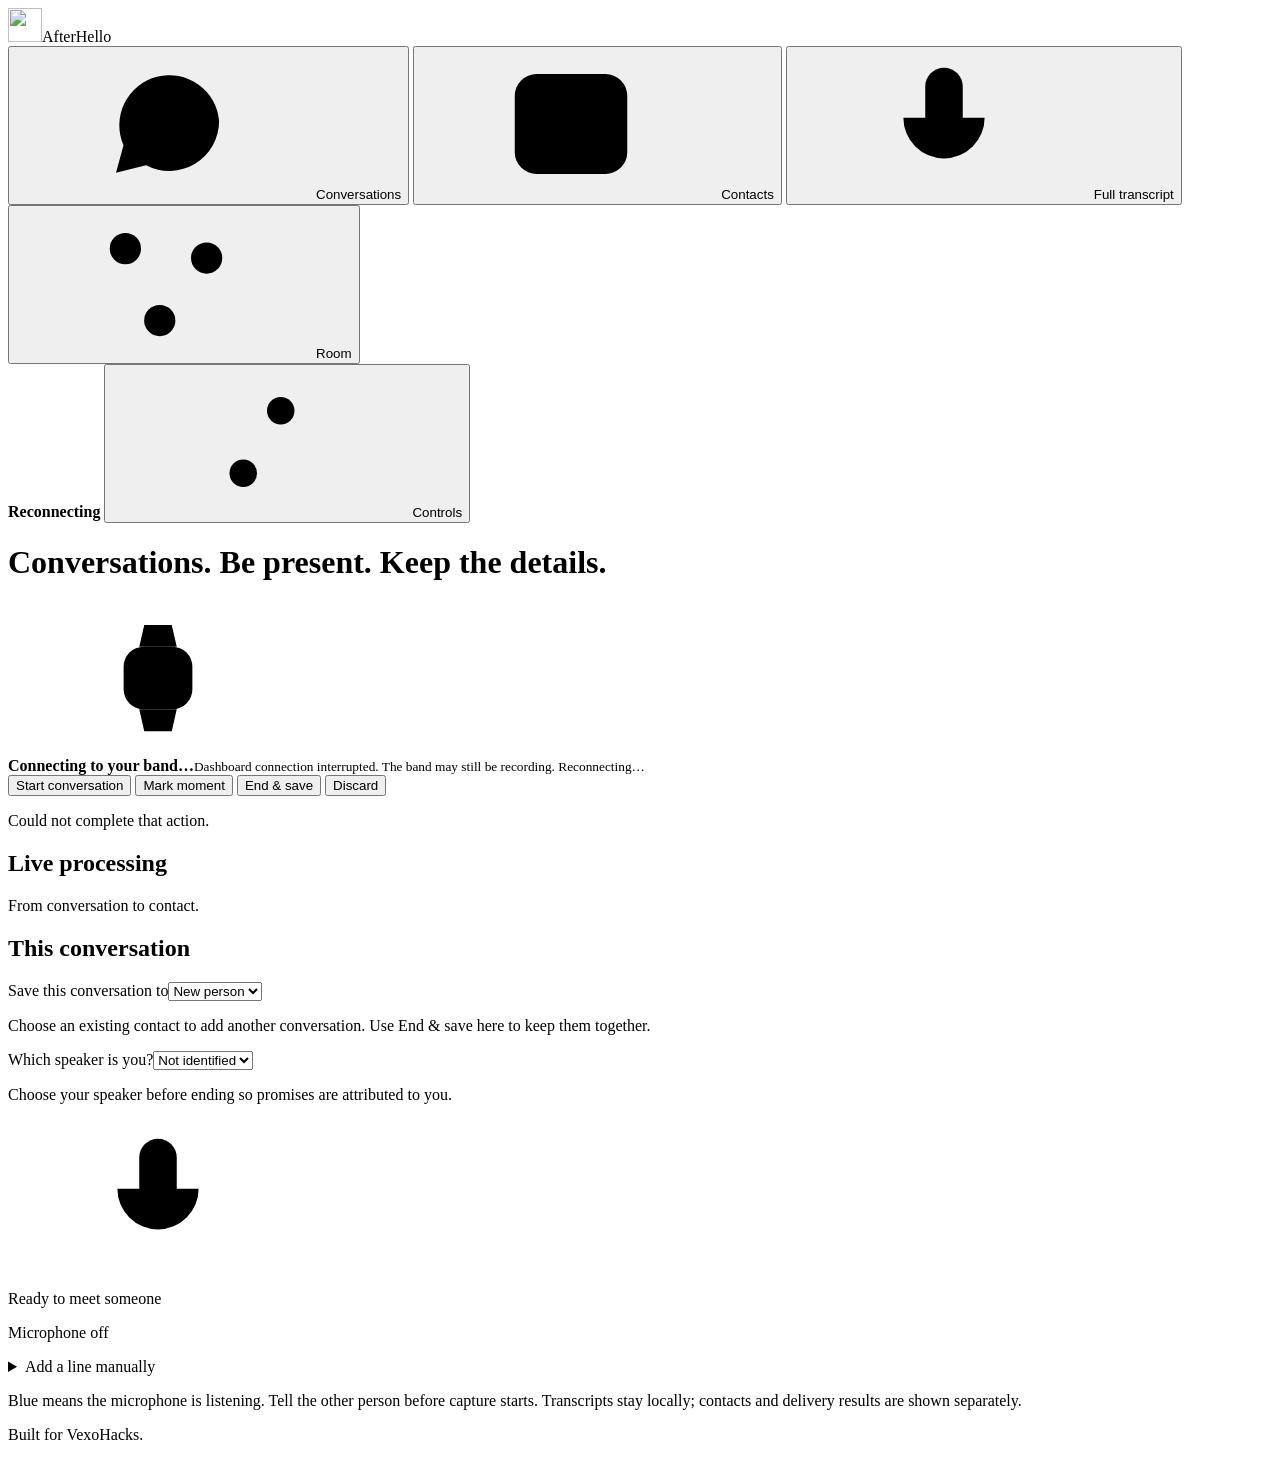
==== commit 4bcb2113: "Add AfterHello identity and verify room simulator delivery" ====
--- a/remember/static/index.html
+++ b/remember/static/index.html
@@ -6,6 +6,7 @@
   <meta name="referrer" content="no-referrer">
   <meta name="description" content="Remember the people you meet, the conversations you share, and what comes next.">
   <title>AfterHello</title>
+  <link rel="icon" type="image/svg+xml" href="/static/afterhello-mark.svg">
   <link rel="stylesheet" href="/static/remember-ui.css">
 </head>
 <body>
@@ -38,7 +39,7 @@
 
   <nav class="localnav" aria-label="AfterHello">
     <div class="ln-inner">
-      <span class="ln-title">AfterHello</span>
+      <span class="ln-title"><img class="brand-mark" src="/static/afterhello-mark.svg" width="34" height="34" alt=""><span>AfterHello</span></span>
       <div class="ln-links" role="tablist" aria-label="AfterHello views">
         <button id="tab-dashboard" class="tab" role="tab" aria-selected="true" aria-controls="panel-dashboard"><svg class="ic" aria-hidden="true"><use href="#i-chat"/></svg>Conversations</button>
         <button id="tab-contacts" class="tab" role="tab" aria-selected="false" aria-controls="panel-contacts" tabindex="-1"><svg class="ic" aria-hidden="true"><use href="#i-contacts"/></svg>Contacts</button>
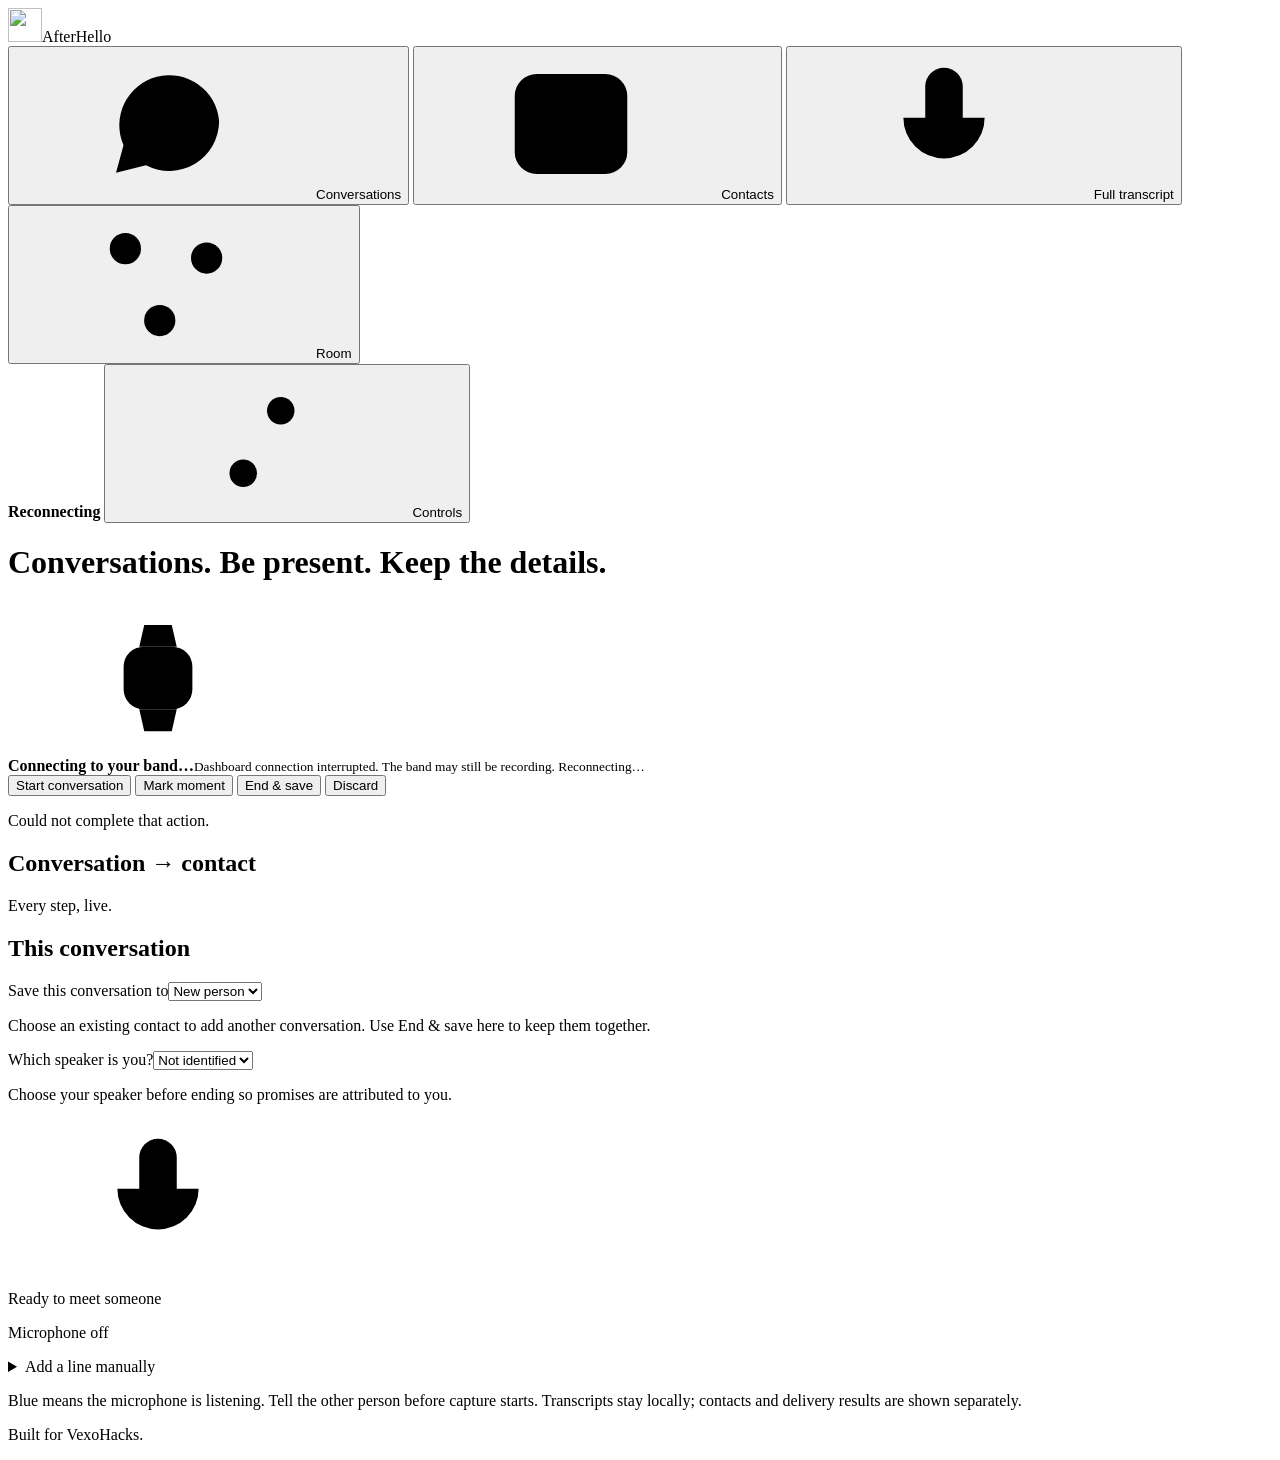
==== commit 54f32d0b: "Recover speech connections and feature saved contacts above sponsor pipeline" ====
--- a/remember/static/index.html
+++ b/remember/static/index.html
@@ -69,9 +69,13 @@
       </div>
     </section>
     <p id="error" role="alert" hidden></p>
-    <section id="conversation-completion" class="completion-banner" role="status" aria-live="polite" hidden><div><strong id="completion-title"></strong><p id="completion-detail"></p></div><span id="completion-icon" aria-hidden="true"></span></section>
+    <section id="conversation-completion" class="completion-banner result-card" aria-labelledby="completion-title" hidden>
+      <div id="completion-avatar" class="avatar result-avatar" aria-hidden="true"></div>
+      <div class="result-identity"><p id="completion-state" class="result-kicker"></p><h2 id="completion-title"></h2><p id="completion-role" class="result-role"></p><p id="completion-detail" class="result-note"></p><div id="completion-links" class="result-links"></div></div>
+      <span id="completion-icon" aria-hidden="true"></span>
+    </section>
     <section class="panel progress-panel" aria-labelledby="processing-title">
-      <div class="section-head"><h2 id="processing-title">Live processing</h2><p class="meta">From conversation to contact.</p></div>
+      <div class="section-head"><h2 id="processing-title">Conversation → contact</h2><p id="processing-subtitle" class="meta">Every step, live.</p></div>
       <div id="processing-stages" class="processing-grid" aria-live="polite"></div>
     </section>
     <section id="panel-dashboard" role="tabpanel" aria-labelledby="tab-dashboard">
@@ -109,6 +113,13 @@
       <p id="transcript-retention" class="meta" style="margin-top:14px">Full transcripts stay in this computer's local history. They are not included in iCloud contacts or notifications.</p>
     </section>
     <section id="panel-room" role="tabpanel" aria-labelledby="tab-room" hidden>
+      <div class="room-overview"><div><h2>People in the room</h2><p id="room-map-status" class="meta" role="status">Connecting to the shared room…</p></div><span id="room-map-counts" class="room-counter"></span></div>
+      <div class="room-workspace">
+        <section class="panel room-map-card" aria-label="Shared room map"><div class="room-map-tools"><span>Room overview</span><button type="button" id="room-fullscreen" class="quiet">Full screen</button></div><svg id="main-room-map" viewBox="0 0 800 460" role="img" aria-label="People and connections, also listed alongside the map"></svg><p class="meta room-map-caption">Illustrated room, not physical locations. Conversation details stay private.</p></section>
+        <section class="panel room-activity"><h2>Connections</h2><div id="main-room-connections"><p class="meta">Connections will appear when people meet.</p></div></section>
+      </div>
+      <div id="main-room-people" class="room-people"></div>
+
       <div id="room-empty" class="empty"><h2>Your next conversation.</h2><p>Connect this band to a room to see your introductions and suggested connections here.</p><p class="meta">Details are private to the people involved. The shared projector shows only names and connections.</p></div>
       <section id="room-panel" class="panel" hidden aria-labelledby="room-title"><h2 id="room-title">Your room connections</h2><p id="room-status" class="meta" aria-live="polite"></p><div id="room-alerts"></div></section>
     </section>
@@ -118,6 +129,7 @@
     <div class="dialog-head"><h2 id="tools-title">Band &amp; demo controls</h2><button id="tools-close" class="link" type="button">Done</button></div>
     <div class="dialog-body"><p class="meta">Use these controls to exercise the capture flow. Simulate handshake starts a conversation; it does not swap contacts with another band.</p><div class="actions"><button type="button" id="handshake">Simulate handshake</button><button type="button" id="demo">Play offline demo</button></div><p class="meta" style="margin-top:14px">The offline demo uses scripted conversations and does not send contacts or notifications.</p><div class="group-label">Local data</div><div class="actions"><button type="button" id="reset" class="quiet danger">Delete local contacts &amp; conversations</button></div></div>
   </dialog>
+  <script src="/static/room-visualization.js"></script>
   <script>
     const $ = id => document.getElementById(id);
     const token = new URLSearchParams(location.search).get("token") || "";
@@ -303,6 +315,35 @@
       container.scrollTop=selected === "live" && (follow || changed) ? container.scrollHeight : changed ? 0 : oldScroll;
       renderHistoryList();
     }
+    $('room-fullscreen').addEventListener('click', async () => {
+      try { if(document.fullscreenElement) await document.exitFullscreen(); else await document.querySelector('.room-map-card').requestFullscreen(); }
+      catch (_) { $('room-map-status').textContent = 'Full screen is unavailable in this browser.'; }
+    });
+    let roomMapBusy = false;
+    function roomSvg(tag, attrs, text) {
+      const node = document.createElementNS('http://www.w3.org/2000/svg', tag);
+      for (const [key,value] of Object.entries(attrs)) node.setAttribute(key, String(value));
+      if (text != null) node.textContent = text;
+      return node;
+    }
+    async function refreshRoomMap() {
+      if (roomMapBusy || document.hidden) return;
+      roomMapBusy = true;
+      try {
+        const response = await request('/api/room/map', {signal: AbortSignal.timeout(5000)});
+        const data = await response.json(), people = data.participants || [], byId = new Map(people.map(p=>[p.id,p]));
+        const kinds = {meeting:'Met',intro:'Introduction',match:'Shared opportunity'}, colors = {meeting:'#a1a1a6',intro:'#007aff',match:'#176b61'};
+        const edges = (data.edges || []).filter(e=>byId.has(e.source_id)&&byId.has(e.target_id)&&kinds[e.kind]);
+        $('room-map-status').textContent = data.connected ? (people.length && people.every(p=>p.simulated) ? 'Live demo · Simulated participants' : 'Live room') : data.detail;
+        $('room-map-counts').textContent = people.length + ' people · ' + edges.length + ' connections';
+        window.renderAfterHelloRoom($('main-room-map'), people, edges);
+        $('main-room-connections').replaceChildren(...edges.slice().reverse().map(e=>{const item=el('div','room-connection');item.append(el('span','meta',kinds[e.kind]),el('p','',byId.get(e.source_id).name+' ↔ '+byId.get(e.target_id).name));return item;}));
+        if (!edges.length) $('main-room-connections').append(el('p','meta','No connections yet.'));
+        $('main-room-people').replaceChildren(...people.map(p=>{const item=el('div','room-person');item.append(avatar(p.name,'sm'),el('span','',p.name),el('small','meta',p.simulated?'Simulated':'Participant'));return item;}));
+      } catch(error) { $('room-map-status').textContent = error.message + ' Showing the last available map.'; }
+      finally { roomMapBusy = false; }
+    }
+    setInterval(()=>{if (!$('panel-room').hidden) refreshRoomMap();}, 5000);
     const views = ["dashboard", "contacts", "transcript", "room"];
     const viewTitles = {
       dashboard:["Conversations.","Be present. Keep the details."],
@@ -319,6 +360,8 @@
         $("panel-" + name).hidden = !selected;
       }
       $("view-title").textContent=viewTitles[view][0]; $("view-subtitle").textContent=viewTitles[view][1];
+      document.body.dataset.view = view;
+      if (view === "room") refreshRoomMap();
       if (view === "transcript") renderFullTranscript();
     }
     for (const name of views) {
@@ -346,11 +389,13 @@
       return block;
     }
     function renderProcessing(status) {
-      const stages = [["capture", "1 · Capture dialogue"], ["transcription", "2 · Finish transcription"], ["extraction", "3 · Extract contact details"], ["save", "4 · Save locally"]];
+      const stages = [["capture", "1 · Capture (Vexo)"], ["transcription", "2 · Transcribe (Pipecat + Deepgram)"], ["extraction", "3 · Extract (OpenAI)"], ["save", "4 · Save locally"]];
       $("processing-stages").replaceChildren(...stages.map(([id,title]) => processingBlock(title, (status.pipeline || {})[id])));
       const person = knownPeople.get(status.pipeline?.save?.person_id);
       for (const [id,title] of [["social","5 · Find LinkedIn"],["icloud","6 · Sync iCloud"],["ntfy","7 · Notify phone"]]) {
-        $("processing-stages").append(processingBlock(title, person?.delivery?.[id]));
+        const result = person?.delivery?.[id];
+        const provider = {gemini:"Gemini",openai:"OpenAI fallback",saved:"Saved match"}[result?.provider] || "Gemini";
+        $("processing-stages").append(processingBlock(id === "social" ? title + " (" + provider + ")" : title, result));
       }
     }
     function conversationLifecycle(status) {
@@ -371,16 +416,31 @@
       const lifecycle = conversationLifecycle(status);
       const phases = {idle:"Ready to meet someone",talking:"In a conversation",processing:"Preparing contact…",error:"Something needs attention"};
       let title = phases[status.phase] || status.phase || "Connecting";
-      $("conversation-completion").hidden = !lifecycle;
+      $("conversation-completion").hidden = !lifecycle?.person;
+      $("processing-title").textContent = lifecycle ? "Pipeline results" : "Conversation → contact";
+      $("processing-subtitle").textContent = lifecycle?.state === "finished" ? "All steps resolved." : "Every step, live.";
       $("new").textContent = lifecycle ? "Start new conversation" : "Start conversation";
       if (lifecycle) {
         const titles = {finished:"Conversation finished",finishing:"Finishing your conversation…",attention:"Saved · needs attention"};
         title = titles[lifecycle.state];
-        const detail = lifecycle.state === "finished" ? "Your contact and dialogue are saved locally. Each step's result is shown below. You can start a new conversation."
-          : lifecycle.state === "attention" ? "Your contact is saved locally, but a processing or delivery step failed. Check the highlighted result below."
-          : "Microphone off. Your contact is saved locally while the remaining steps finish.";
-        $("conversation-completion").className = "completion-banner " + lifecycle.state;
-        $("completion-title").textContent = title; $("completion-detail").textContent = detail;
+        const person = lifecycle.person;
+        $("conversation-completion").className = "completion-banner result-card " + lifecycle.state;
+        $("completion-state").textContent = lifecycle.state === "finished" ? "Contact saved" : lifecycle.state === "attention" ? "Contact saved · delivery needs attention" : "Contact saved · enriching details";
+        $("completion-title").textContent = person?.name || "Contact saved";
+        $("completion-role").textContent = [person?.role, person?.company].filter(Boolean).join(" · ");
+        $("completion-detail").textContent = person?.summary || person?.working_on || "Your conversation is saved.";
+        setAvatar($("completion-avatar"), person?.name, person?.photo_url);
+        $("completion-links").replaceChildren();
+        if (person?.social_url) {
+          try {
+            const url = new URL(person.social_url);
+            if (url.protocol === "https:" && /(^|\.)linkedin\.com$/.test(url.hostname)) {
+              const link = el("a", "social", "View LinkedIn ↗");
+              link.href = url.href; link.target = "_blank"; link.rel = "noopener noreferrer";
+              $("completion-links").append(link);
+            }
+          } catch (_) {}
+        }
         $("completion-icon").textContent = lifecycle.state === "finished" ? "✓" : lifecycle.state === "attention" ? "!" : "…";
         $("mode").textContent = "Microphone off · Saved conversation";
         if (!pairingExpired) $("note").textContent = lifecycle.state === "finished" ? "Saved locally. Start a new conversation whenever you're ready." : lifecycle.state === "attention" ? "Saved locally. Review the failed step below; your conversation is retained." : "Microphone off. Finishing profile lookup and delivery.";
@@ -396,7 +456,9 @@
     function renderAudioHealth(status) {
       const audio = status.audio_health || {};
       let message = "";
-      if (status.mic_on) {
+      if (status.speech_error) {
+        message = "Transcription unavailable: " + status.speech_error;
+      } else if (status.mic_on) {
         const now = Date.now() / 1000;
         if (!audio.packets) message = "Waiting for audio from the band…";
         else if (now - audio.last_packet_at > 5) message = "Audio stream paused. Waiting for the band…";
